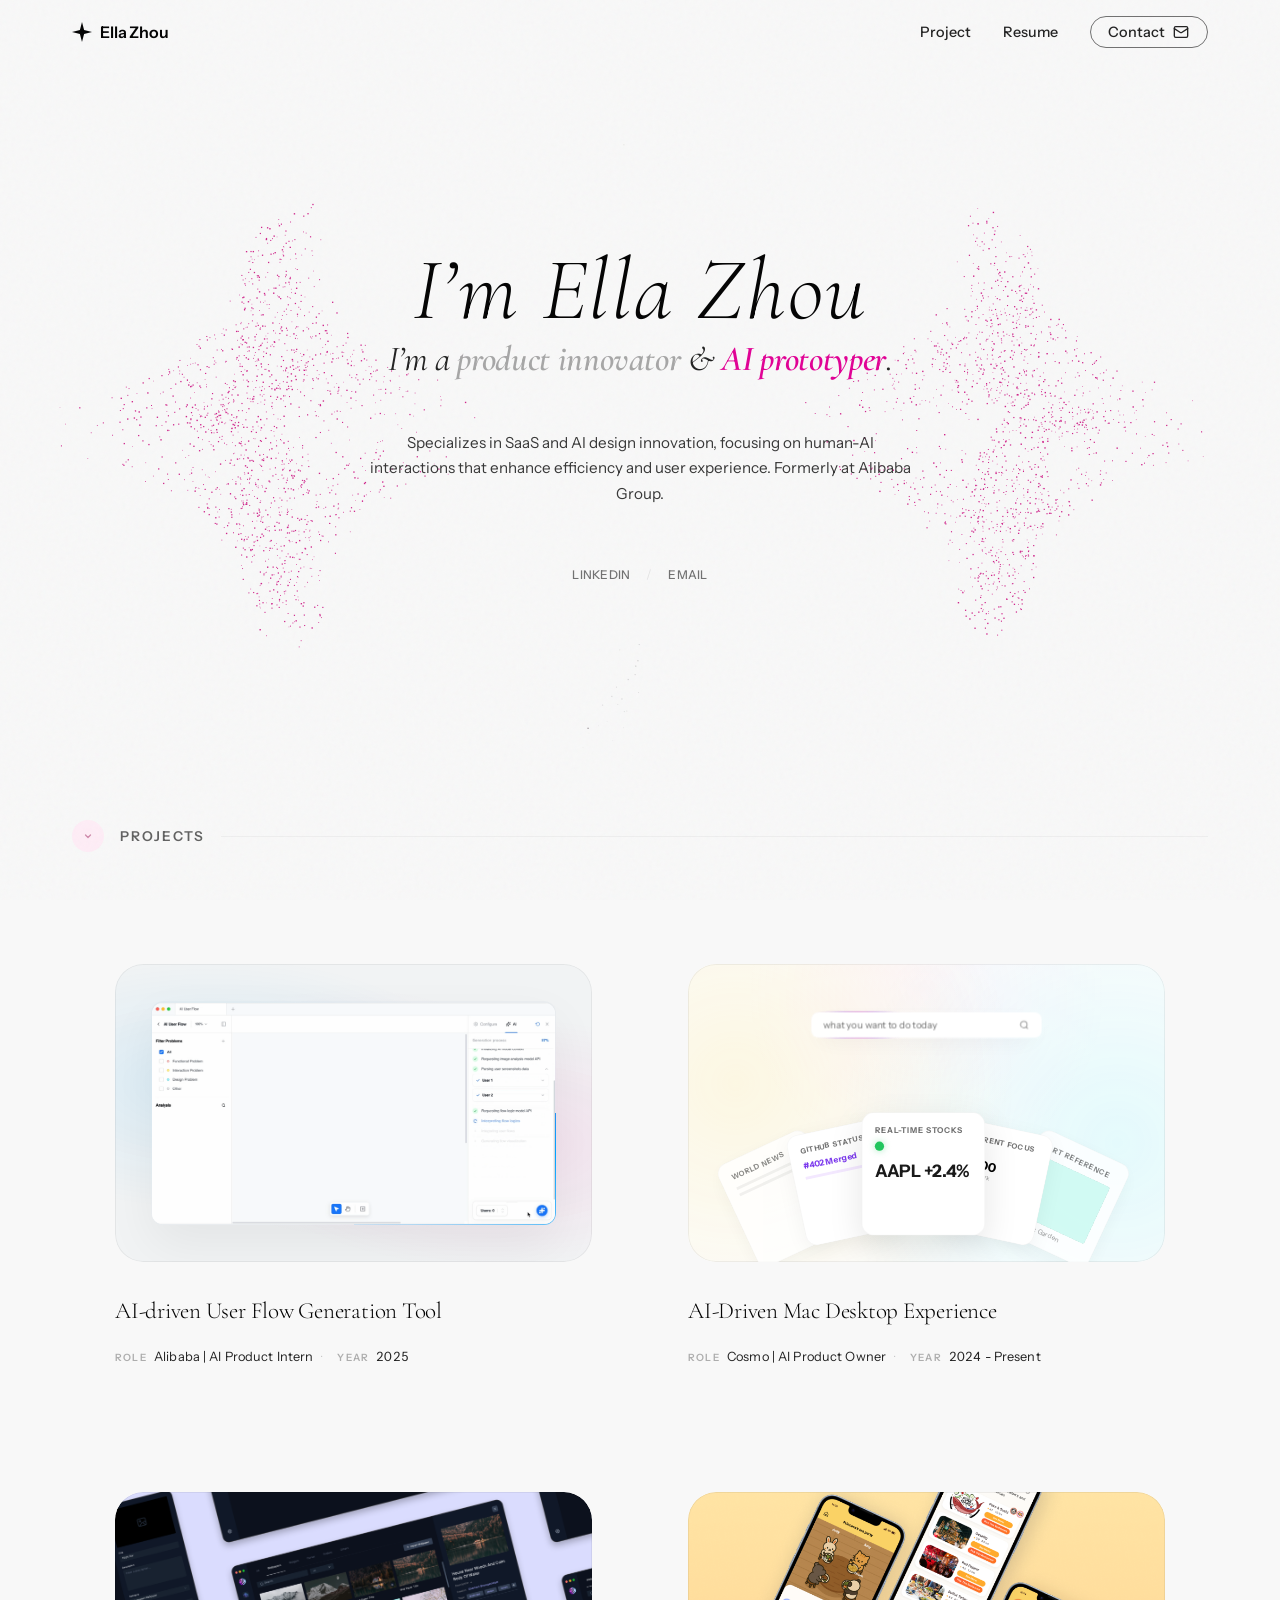
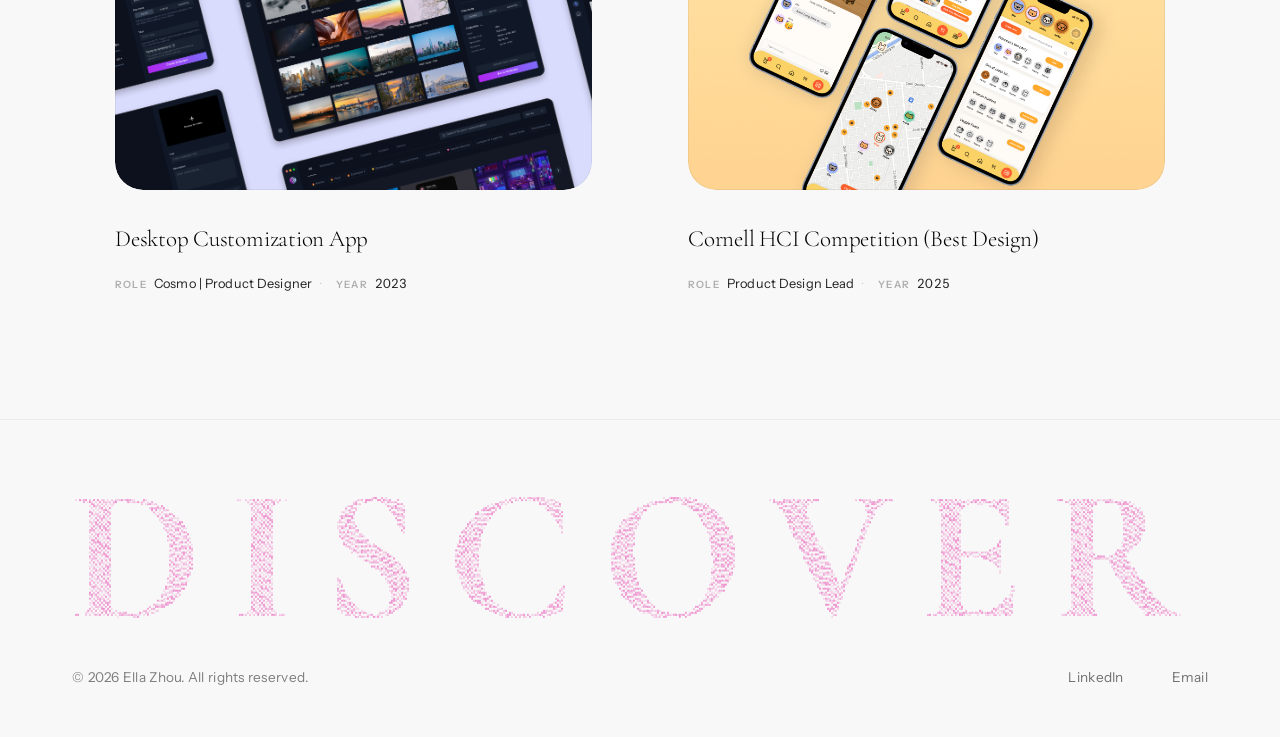
==== index.html @ 45b5a88d "Initial commit: Organized portfolio with high-speed particle animations (removed large video for Git" ====
<!DOCTYPE html>
<html lang="en">
<head>
    <meta charset="UTF-8">
    <meta name="viewport" content="width=device-width, initial-scale=1.0">
    <title>Ella Zhou - Personal Website</title>
    <link rel="preconnect" href="https://fonts.googleapis.com">
    <link rel="preconnect" href="https://fonts.gstatic.com" crossorigin>
    <link href="https://fonts.googleapis.com/css2?family=Cormorant+Garamond:ital,wght@0,300;0,400;0,600;0,700;0,800;1,300;1,400&family=Instrument+Sans:wght@400;500;600;700&display=swap" rel="stylesheet">
    <link rel="stylesheet" href="assets/css/styles.css?v=1.3">
</head>
<body>
    <div class="grain-overlay" aria-hidden="true"></div>

    <!-- Global Site Header -->
    <header class="site-header">
        <div class="site-header-wrapper">
            <div class="logo">
                <svg width="20" height="20" viewBox="0 0 24 24" fill="currentColor">
                    <path d="M12 0L14.5 9.5L24 12L14.5 14.5L12 24L9.5 14.5L0 12L9.5 9.5L12 0Z" />
                </svg>
                <span><a href="index.html" style="text-decoration: none; color: inherit;">Ella Zhou</a></span>
            </div>
            <nav class="nav-links">
                <a href="index.html#projects">Project</a>
                <a href="#">Resume</a>
                <a href="mailto:ellazhou2004@gmail.com" class="contact-btn">
                    Contact
                    <svg width="16" height="16" viewBox="0 0 24 24" fill="none" stroke="currentColor" stroke-width="2" stroke-linecap="round" stroke-linejoin="round">
                        <rect width="20" height="16" x="2" y="4" rx="2"/><path d="m22 7-8.97 5.7a1.94 1.94 0 0 1-2.06 0L2 7"/>
                    </svg>
                </a>
            </nav>
        </div>
    </header>

    <main class="hero-section">
        <canvas id="particle-canvas"></canvas>
        <div class="content-wrapper">
            <div class="title-group">
                <h1 class="fade-in">I’m <span class="ink-text">Ella Zhou</span></h1>
                <h2 class="fade-in delay-1">I’m a <span id="role-innovator" class="role-highlight active">product innovator</span> & <span id="role-prototyper" class="role-highlight">AI prototyper</span>.</h2>
            </div>
            <div class="desc-group fade-in delay-2">
                <p>Specializes in SaaS and AI design innovation, focusing on human-AI interactions that enhance efficiency and user experience. Formerly at Alibaba Group.</p>
            </div>
            <div class="social-links fade-in delay-3">
                <a href="https://www.linkedin.com/in/xinyi-zhou-ella/" target="_blank" rel="noopener noreferrer">LinkedIn</a>
                <span class="separator" aria-hidden="true">/</span>
                <a href="mailto:ellazhou2004@gmail.com">Email</a>
            </div>
        </div>

        <a href="#projects" class="scroll-indicator fade-in delay-3">
            <div class="arrow-circle">
                <svg width="12" height="12" viewBox="0 0 24 24" fill="none" stroke="currentColor" stroke-width="2.5" stroke-linecap="round" stroke-linejoin="round">
                    <path d="m7 10 5 5 5-5"/>
                </svg>
            </div>
            <span class="projects-label">Projects</span>
            <div class="horizontal-line"></div>
        </a>
    </main>
    <section id="projects" class="projects-section">
        <div class="projects-container">
            <!-- Project 1: Alibaba -->
            <a href="./alibaba.html" style="text-decoration: none; color: inherit; display: block;" class="project-link">
                <div class="project-item">
                    <div class="project-info">
                        <h3>AI-driven User Flow Generation Tool</h3>
                        <div class="project-meta">
                            <div class="meta-item">
                                <span class="meta-label">Role</span>
                                <span class="meta-value">Alibaba | AI Product Intern</span>
                            </div>
                            <div class="meta-item">
                                <span class="meta-label">Year</span>
                                <span class="meta-value">2025</span>
                            </div>
                        </div>
                    </div>
                    <div class="project-visual">
                        <div class="project-placeholder ai-flow-placeholder">
                            <div class="hero-video-wrapper card-thumb">
                                <img src="assets/images/alibaba_demo_video.gif" alt="AI User Flow Project Thumbnail" class="hero-video-gif">
                            </div>
                        </div>
                    </div>
                </div>
            </a>

            <!-- Project 2 (Former Project 4): Cosmo AI -->
            <a href="./cosmo-ai.html" style="text-decoration: none; color: inherit; display: block;" class="project-link">
                <div class="project-item">
                    <div class="project-info">
                        <h3>AI-Driven Mac Desktop Experience</h3>
                        <div class="project-meta">
                            <div class="meta-item">
                                <span class="meta-label">Role</span>
                                <span class="meta-value">Cosmo | AI Product Owner</span>
                            </div>
                            <div class="meta-item">
                                <span class="meta-label">Year</span>
                                <span class="meta-value">2024 - Present</span>
                            </div>
                        </div>
                    </div>
                    <div class="project-visual">
                        <div class="project-placeholder cs-vision-placeholder" style="background: oklch(99% 0 0); position: relative; overflow: hidden;">
                            <div class="layered-ambient-atmosphere"></div>
                            
                            <div class="hero-viz-container">
                                <div class="viz-thumbnail-scale" style="display: flex; flex-direction: column; align-items: center; justify-content: center; width: 100%; height: 100%; gap: 1.5rem;">
                                    <div class="hero-command-bar">
                                        <span style="font-size: 0.85rem; color: var(--color-ink); opacity: 0.6;">what you want to do today</span>
                                        <svg width="14" height="14" viewBox="0 0 24 24" fill="none" stroke="currentColor" stroke-width="2.5" opacity="0.4">
                                            <circle cx="11" cy="11" r="8"/><path d="m21 21-4.3-4.3"/>
                                        </svg>
                                    </div>

                                    <div class="hero-widget-fan" style="position: relative; height: 220px; width: 100%; margin-top: 0.5rem;">
                                        <!-- Fan Arc Layering -->
                                        <div class="viz-card github" style="position: absolute; left: 50%; margin-left: -80px;">
                                            <span class="viz-card-header">GitHub Status</span>
                                            <span style="font-size: 0.75rem; color: #7c3aed; font-weight: 700;">#402 Merged</span>
                                            <div style="margin-top: 8px; height: 4px; background: #f3e8ff; width: 100%;"></div>
                                        </div>
                                        
                                        <div class="viz-card focus" style="position: absolute; left: 50%; margin-left: -80px;">
                                            <span class="viz-card-header">Current Focus</span>
                                            <div class="viz-card-accent" style="width: 8px; height: 8px; margin-bottom: 4px;"></div>
                                            <span style="font-size: 1.1rem; font-weight: 700; color: var(--color-ink);">24:00</span>
                                            <span style="font-size: 0.5rem; opacity: 0.5;">Deep Work</span>
                                        </div>

                                        <div class="viz-card news" style="position: absolute; left: 50%; margin-left: -320px;">
                                            <span class="viz-card-header">World News</span>
                                            <div style="height: 4px; background: #eee; width: 80%; margin-bottom: 6px;"></div>
                                            <div style="height: 4px; background: #eee; width: 100%; margin-bottom: 6px;"></div>
                                        </div>

                                        <div class="viz-card stock" style="position: absolute; left: 50%; margin-left: -85px;">
                                            <span class="viz-card-header">Real-time Stocks</span>
                                            <div class="viz-card-accent" style="background: #22c55e; box-shadow: 0 0 10px rgba(34, 197, 94, 0.4);"></div>
                                            <span style="font-size: 1.4rem; font-weight: 700; color: #1a1a1a;">AAPL +2.4%</span>
                                        </div>

                                        <div class="viz-card paint" style="position: absolute; left: 50%; margin-left: 170px;">
                                            <span class="viz-card-header">Art Reference</span>
                                            <div style="flex: 1; background: oklch(95% 0.05 180); border-radius: 4px; border: 1px dashed rgba(0,0,0,0.1);"></div>
                                            <span style="font-size: 0.6rem; margin-top: 4px; opacity: 0.5;">Monet's Garden</span>
                                        </div>
                                    </div>
                                </div>
                            </div>
                        </div>
                    </div>
                </div>
            </a>

            <!-- Project 3 (Former Project 2): Cosmo I -->
            <a href="./cosmo.html" style="text-decoration: none; color: inherit; display: block;" class="project-link">
                <div class="project-item">
                    <div class="project-info">
                        <h3>Desktop Customization App</h3>
                        <div class="project-meta">
                            <div class="meta-item">
                                <span class="meta-label">Role</span>
                                <span class="meta-value">Cosmo | Product Designer</span>
                            </div>
                            <div class="meta-item">
                                <span class="meta-label">Year</span>
                                <span class="meta-value">2023</span>
                            </div>
                        </div>
                    </div>
                    <div class="project-visual">
                        <div class="project-placeholder">
                            <img src="assets/images/project2_thumbnail.png" alt="Desktop Customization App Thumbnail" class="project-thumbnail">
                        </div>
                    </div>
                </div>
            </a>


            <!-- Project 4 (Former Project 3): Food and Friends -->
            <a href="./food-friends.html" class="project-link">
                <div class="project-item">
                    <div class="project-info">
                        <h3>Cornell HCI Competition (Best Design)</h3>
                        <div class="project-meta">
                            <div class="meta-item">
                                <span class="meta-label">Role</span>
                                <span class="meta-value">Product Design Lead</span>
                            </div>
                            <div class="meta-item">
                                <span class="meta-label">Year</span>
                                <span class="meta-value">2025</span>
                            </div>
                        </div>
                    </div>
                    <div class="project-visual">
                        <div class="project-placeholder">
                            <img src="assets/images/food&friends_thumbnail.png" alt="Cornell HCI Competition Thumbnail" class="project-thumbnail">
                        </div>
                    </div>
                </div>
            </a>

        </div>
    </section>

    <!-- Global Footer -->
    <footer class="site-footer">
        <div class="footer-particle-container">
            <canvas id="footer-particle-canvas"></canvas>
        </div>
        <div class="footer-bottom">
            <div class="footer-left">
                <p>&copy; 2026 Ella Zhou. All rights reserved.</p>
            </div>
            <div class="footer-right">
                <a href="https://www.linkedin.com/in/xinyi-zhou-ella/" target="_blank" rel="noopener noreferrer">LinkedIn</a>
                <a href="mailto:ellazhou2004@gmail.com">Email</a>
            </div>
        </div>
    </footer>

    <script src="assets/js/nav.js?v=1.3"></script>
    <script src="assets/js/script.js?v=1.3"></script>
    <script src="assets/js/footer-particles.js?v=1.3"></script>
</body>
</html>
---- assets/css/styles.css ----
* {
    box-sizing: border-box;
}

:root {
    /* Impeccable Colors */
    --color-ink: oklch(10% 0 0);
    --color-text: oklch(10% 0 0);
    --color-paper: oklch(98% 0 0);
    --color-cream: oklch(96% 0.005 350);
    --color-charcoal: oklch(25% 0 0);
    --color-ash: oklch(55% 0 0);
    --color-mist: oklch(92% 0 0);
    --color-accent: oklch(60% 0.25 350); /* Vibrant for text */
    --color-particle-accent: oklch(58% 0.22 350); /* Darkened for more impact */

    /* Impeccable Fonts */
    --font-display: "Cormorant Garamond", Georgia, serif;
    --font-body: "Instrument Sans", system-ui, sans-serif;
    
    /* Semantic Spacing Scale */
    --space-4xs: 0.125rem;
    --space-3xs: 0.25rem;
    --space-2xs: 0.5rem;
    --space-xs: 0.75rem;
    --space-sm: 1rem;
    --space-md: 1.5rem;
    --space-lg: 2rem;
    --space-xl: 3rem;
    --space-2xl: 4.5rem;
    --space-3xl: 6rem;
}

html {
    scroll-behavior: smooth;
}

body, html {
    margin: 0;
    padding: 0;
    width: 100%;
    min-height: 100%;
    background-color: var(--color-paper);
    color: var(--color-text);
    font-family: var(--font-body);
    /* Prevent horizontal scroll */
    overflow-x: hidden;
    -webkit-font-smoothing: antialiased;
}

.grain-overlay {
    position: fixed;
    pointer-events: none;
    z-index: 9999;
    opacity: 0.03;
    background-image: url("data:image/svg+xml,%3Csvg viewBox='0 0 256 256' xmlns='http://www.w3.org/2000/svg'%3E%3Cfilter id='noise'%3E%3CfeTurbulence type='fractalNoise' baseFrequency='0.8' numOctaves='4' stitchTiles='stitch'/%3E%3C/filter%3E%3Crect width='100%25' height='100%25' filter='url(%23noise)'/%3E%3C/svg%3E");
    background-repeat: repeat;
    inset: 0px;
}

.hero-section {
    position: relative;
    display: flex;
    align-items: center;
    justify-content: center;
    min-height: 100vh;
    width: 100%; /* Changed from 100vw to prevent horizontal scroll */
}

#particle-canvas {
    position: absolute;
    top: 0;
    left: 0;
    width: 100%;
    height: 100%;
    z-index: 1;
    pointer-events: auto;
}

.content-wrapper {
    position: relative;
    z-index: 2;
    display: flex;
    flex-direction: column;
    align-items: center;
    text-align: center;
    padding: var(--space-xl) var(--space-lg);
    width: 100%;
    max-width: 800px;
    gap: var(--space-xl);
    transform: translateY(-4vh);
    pointer-events: none;
}

.content-wrapper * {
    pointer-events: auto;
}

.title-group {
    display: flex;
    flex-direction: column;
    align-items: center;
    gap: var(--space-4xs);
}

h1 {
    font-family: var(--font-display);
    font-size: clamp(3rem, 9vw, 5.5rem);
    font-weight: 300;
    font-style: italic;
    margin: 0;
    line-height: 1;
    letter-spacing: 0.02em;
    color: var(--color-ink);
}

.ink-text {
    color: var(--color-ink);
}

h2 {
    font-family: var(--font-display);
    font-size: clamp(1.3rem, 3.5vw, 2.2rem);
    font-weight: 400;
    font-style: italic;
    color: var(--color-charcoal);
    margin: 0;
    line-height: 1.3;
    letter-spacing: -0.01em;
}

.role-highlight {
    font-weight: 600;
    color: var(--color-ash);
    transition: color 0.6s cubic-bezier(0.16, 1, 0.3, 1), opacity 0.6s cubic-bezier(0.16, 1, 0.3, 1);
    opacity: 0.6;
}

.role-highlight.active {
    color: var(--color-accent);
    opacity: 1;
}

.desc-group {
    display: flex;
    flex-direction: column;
    align-items: center;
}

p {
    font-family: var(--font-body);
    font-size: 0.95rem;
    color: var(--color-charcoal);
    line-height: 1.7;
    max-width: 55ch;
    margin: 0;
    opacity: 0.9;
    font-weight: 400;
    text-align: center;
}

.social-links {
    display: flex;
    align-items: center;
    gap: var(--space-sm);
    margin-top: var(--space-xs);
}

.social-links a {
    text-decoration: none;
    color: var(--color-ash);
    font-family: var(--font-body);
    font-size: 0.75rem;
    font-weight: 500;
    transition: color 0.3s ease;
    letter-spacing: 0.02em;
    text-transform: uppercase;
}

.social-links a:hover {
    color: var(--color-accent);
}

.social-links .separator {
    color: var(--color-mist);
    font-size: 0.8rem;
    font-weight: 300;
}

/* Animations */
.fade-in {
    opacity: 0;
    transform: translateY(24px);
    animation: fadeInUp 0.9s cubic-bezier(0.16, 1, 0.3, 1) forwards;
}

.delay-1 { animation-delay: 0.15s; }
.delay-2 { animation-delay: 0.3s; }
.delay-3 { animation-delay: 0.45s; }

@keyframes fadeInUp {
    to {
        opacity: 1;
        transform: translateY(0);
    }
}

/* Header Styles */
.site-header {
    position: fixed;
    top: 0;
    left: 0;
    width: 100%;
    display: flex;
    justify-content: center; /* Center the overall header content wrapper */
    padding: var(--space-sm) var(--space-2xl);
    box-sizing: border-box;
    z-index: 1000;
    background-color: var(--color-paper);
    pointer-events: auto;
    line-height: 1; /* prevent inheritance from .case-study body line-height: 1.6 */
    /* Slower and smoother animation curve for header hiding/showing */
    transition: transform 0.8s cubic-bezier(0.25, 1, 0.5, 1);
}

/* Inner wrapper to match page layout width */
.site-header-wrapper {
    width: 100%;
    max-width: 1300px; /* Synchronized with case-study.css layout */
    display: flex;
    justify-content: space-between;
    align-items: center;
}

.site-header.hidden {
    transform: translateY(-100%) !important;
}

.site-header * {
    pointer-events: auto;
}

.logo {
    display: flex;
    align-items: center;
    gap: var(--space-2xs);
    font-family: var(--font-body);
    font-weight: 600;
    font-size: 1rem;
    color: var(--color-ink);
    letter-spacing: -0.01em;
}

.logo svg {
    animation: rotateLogo 8s linear infinite;
    transform-origin: center;
}

@keyframes rotateLogo {
    from { transform: rotate(0deg); }
    to { transform: rotate(360deg); }
}

.nav-links {
    display: flex;
    align-items: center;
    gap: var(--space-lg);
}

.nav-links a {
    text-decoration: none;
    color: var(--color-charcoal);
    font-family: var(--font-body);
    font-size: 0.9rem;
    font-weight: 500;
    transition: color 0.3s ease;
}

.nav-links a:hover {
    color: var(--color-ink);
}

.contact-btn {
    display: flex;
    align-items: center;
    gap: var(--space-2xs);
    padding: 0.4rem 1.1rem;
    border: 1px solid var(--color-ash);
    border-radius: 99px;
    background: transparent;
    transition: 
        background 0.4s cubic-bezier(0.16, 1, 0.3, 1),
        border-color 0.4s cubic-bezier(0.16, 1, 0.3, 1),
        color 0.4s cubic-bezier(0.16, 1, 0.3, 1);
}

.contact-btn:hover {
    background: var(--color-ink);
    color: var(--color-paper) !important;
    border-color: var(--color-ink);
}

.contact-btn svg {
    margin-top: 1px;
}

@media (max-width: 900px) {
    .site-header {
        padding: var(--space-md) var(--space-lg);
    }
    .nav-links {
        gap: var(--space-md);
    }
    .nav-links a:not(.contact-btn) {
        display: none;
    }
    .scroll-indicator {
        left: var(--space-lg);
        bottom: var(--space-lg);
    }
    .projects-label {
        font-size: 0.75rem;
    }
}

/* Projects Section */
.projects-section {
    padding: var(--space-xl) var(--space-3xl);
    padding-top: 4rem;
    padding-bottom: 8rem;
    position: relative;
    z-index: 5;
    background-color: var(--color-paper);
    --section-max-width: 1050px;
}





/* Section Label removed from HTML */



.projects-container {
    max-width: var(--section-max-width);
    margin: 0 auto;
    display: grid;
    grid-template-columns: repeat(2, 1fr);
    column-gap: 6rem; /* Substantial middle gap as requested */
    row-gap: 8rem;   /* Balanced vertical separation */
}







.project-link {
    text-decoration: none;
    color: inherit;
    display: block; /* Ensure it wraps the block fully */
    width: 100%;
}

.project-item {
    display: flex;
    flex-direction: column;
    align-items: flex-start;
    gap: var(--space-md); /* Tightened gap */
    opacity: 0;
    transform: translateY(40px);
    transition: all 1s cubic-bezier(0.16, 1, 0.3, 1);
    cursor: pointer;
    position: relative;
    padding-top: 0; /* Removed item padding-top */
}






.project-item.visible {
    opacity: 1;
    transform: translateY(0);
}



.project-info {
    display: flex;
    flex-direction: column;
    gap: 0;
    width: 100%;
    position: relative;
}





.project-info h3 {
    font-family: var(--font-display);
    font-size: clamp(1.25rem, 1.8vw, 1.5rem);
    font-weight: 300;
    margin: 0;
    line-height: 1.15;
    color: var(--color-ink);
    transition: color 0.4s ease;
    letter-spacing: -0.01em;
}



.project-item:hover .project-info h3 {
    color: var(--color-accent);
}


.project-meta {
    display: flex;
    align-items: center;
    gap: 0;
    margin-top: var(--space-md);
}

.meta-item {
    display: flex;
    flex-direction: row;
    align-items: baseline;
    gap: 0.45em;
}

/* Mid-dot separator between meta items on index page, injected via CSS */
.project-meta .meta-item + .meta-item::before {
    content: '·';
    font-size: 0.7rem;
    color: var(--color-ash);
    opacity: 0.35;
    margin: 0 0.7em;
    line-height: 1;
}

.meta-label {
    font-family: var(--font-body);
    font-size: 0.625rem;
    font-weight: 600;
    text-transform: uppercase;
    letter-spacing: 0.12em;
    color: var(--color-ash);
    opacity: 0.55;
    white-space: nowrap;
}

.meta-value {
    font-family: var(--font-body);
    font-size: 0.8rem;
    font-weight: 400;
    color: var(--color-charcoal);
    letter-spacing: 0.01em;
    font-variant-numeric: tabular-nums;
}

.project-desc {
    font-size: 0.95rem;
    line-height: 1.6;
    color: var(--color-charcoal);
    text-align: left;
    opacity: 0.75;
    margin: 0;
    max-width: 100%;
}

.view-project {
    display: flex;
    align-items: center;
    gap: var(--space-xs);
    font-family: var(--font-body);
    font-size: 0.8rem;
    font-weight: 600;
    color: var(--color-ink);
    margin-top: var(--space-xs);
    text-decoration: none;
    opacity: 0.6;
    transition: all 0.4s ease;
}

.project-item:hover .view-project {
    opacity: 1;
    color: var(--color-accent);
}



.project-visual {
    width: 100%;
    order: -1;
    margin-bottom: var(--space-xs); /* Extra air before info */
}

.project-placeholder {
    width: 100%;
    max-width: 100%;
    aspect-ratio: 16/10;
    background: oklch(98.5% 0 0); /* Even lighter, airier grey */
    border-radius: 28px;
    position: relative;
    box-shadow: none;
    overflow: hidden;
    display: flex;
    align-items: center;
    justify-content: center;
    transition: transform 0.8s cubic-bezier(0.16, 1, 0.3, 1), box-shadow 0.8s ease;
}


.project-item:hover .project-placeholder {
    transform: translateY(-8px) scale(1.02);
    box-shadow: none;
}



.ai-flow-placeholder {
    background-color: rgba(159, 177, 197, 0.07); /* #9FB1C5 with 7% opacity */
    background-image: 
        radial-gradient(at 20% 40%, rgba(0, 162, 255, 0.1) 0px, transparent 50%),
        radial-gradient(at 80% 60%, rgba(255, 45, 165, 0.1) 0px, transparent 50%),
        radial-gradient(at 50% 50%, rgba(217, 70, 239, 0.08) 0px, transparent 60%);
}

/* Ensure the border is ALWAYS visible above the image content */
.project-placeholder::after {
    content: '';
    position: absolute;
    inset: 0;
    border-radius: inherit;
    box-shadow: inset 0 0 0 1px oklch(0% 0 0 / 0.06);
    pointer-events: none;
    z-index: 2;
}

/* Remove the white inner box as requested */
.project-placeholder::before {
    display: none;
}

.project-thumbnail {
    width: 100%;
    height: 100%;
    object-fit: cover;
    display: block;
    border-radius: inherit; /* Perfectly matches the parent's rounded corners */
}

/* Hover rule consolidated above */

@media (max-width: 900px) {
    .projects-section {
        padding: var(--space-2xl) var(--space-lg);
    }
    .projects-container {
        grid-template-columns: 1fr;
        gap: var(--space-3xl);
    }
    .project-info h3 {
        font-size: 1.25rem;
    }
}



/* Scroll Indicator */
.scroll-indicator {
    position: absolute;
    bottom: var(--space-xl);
    left: var(--space-2xl);
    right: var(--space-2xl);
    display: flex;
    align-items: center;
    gap: var(--space-sm);
    z-index: 10;
    text-decoration: none;
}

.arrow-circle {
    width: 32px;
    height: 32px;
    border-radius: 50%;
    background-color: oklch(96% 0.03 350);
    display: flex;
    align-items: center;
    justify-content: center;
    color: oklch(65% 0.12 350);
    opacity: 0.8;
}

.projects-label {
    font-family: var(--font-body);
    font-size: 0.85rem;
    font-weight: 600;
    text-transform: uppercase;
    color: var(--color-charcoal);
    letter-spacing: 0.15em;
    opacity: 0.7;
    margin-bottom: 0px; 
}

.horizontal-line {
    flex: 1;
    height: 1px;
    background-color: var(--color-mist);
    opacity: 0.5;
}

/* --- Shared Border Beam & Video Wrapper styles --- */
.hero-video-wrapper {
    position: relative;
    border-radius: 12px;
    padding: 2px;
    overflow: hidden;
    display: flex;
    justify-content: center;
    align-items: center;
    background: rgba(159, 177, 197, 0.1); 
    box-shadow: 0 20px 50px rgba(0,0,0,0.06);
}

.hero-video-wrapper.full {
    width: 70%;
    margin-top: 5rem;
    border-radius: 14px;
}

.hero-video-wrapper.full-bleed {
    width: 100%;
    height: 100%;
    margin-top: 0;
    border-radius: 32px;
    padding: 0;
}

.hero-video-wrapper.card-thumb {
    width: 85%;
    max-width: 600px;
    padding: 1.5px; /* Thinner stroke for smaller card */
}

.hero-video-wrapper.card-thumb::after {
    inset: 1.5px; /* Aligns with thinner padding */
}

.hero-video-wrapper::before {
    content: '';
    position: absolute;
    width: 300%; 
    height: 300%;
    top: 50%;
    left: 50%;
    background: conic-gradient(
        from 0deg,
        transparent 0%,
        transparent 80%,
        #00a2ff 85% , 
        #ff2da5 92%, 
        #00a2ff 100%
    );
    animation: border-beam-rotate 4s linear infinite;
    z-index: 0;
}

.hero-video-wrapper::after {
    content: '';
    position: absolute;
    inset: 2px;
    background: white;
    border-radius: 11px;
    z-index: 1;
}

/* Project 2 (Full Bleed) & Project 3 (Clean) Specific: Disable tracking effect and mask */
.hero-video-wrapper.full-bleed::before,
.hero-video-wrapper.full-bleed::after,
.hero-video-wrapper.hero-clean::before,
.hero-video-wrapper.hero-clean::after {
    display: none;
}

.hero-video-wrapper.hero-clean {
    width: 100%;
    height: 100%;
    margin-top: 0;
    border-radius: inherit;
    padding: 0;
    background: transparent;
    box-shadow: none;
}

.hero-video-wrapper.hero-clean .hero-video-gif {
    width: 100%;
    height: 100%;
    object-fit: cover;
    object-position: top;
    border-radius: inherit;
}

.hero-video-gif {
    position: relative;
    z-index: 2;
    width: 100%;
    height: auto;
    object-fit: contain; /* Default for Project 1 & General */
    border-radius: 10px;
    display: block;
}

/* Project 1 (Interactive) & 2 (Full Bleed) Specific Styling: Full bleed with cutoff */
.hero-video-wrapper.full .hero-video-gif,
.hero-video-wrapper.full-bleed .hero-video-gif {
    width: 100%;
    height: auto;
    object-fit: contain; /* Don't zoom in, maintain width */
    object-position: top; /* Align mockups to the top, cutting off only the bottom part */
    border-radius: inherit;
}

@keyframes border-beam-rotate {
    from { transform: translate(-50%, -50%) rotate(0deg); }
    to { transform: translate(-50%, -50%) rotate(360deg); }
}

/* --- Global Footer --- */
.site-footer {
    width: 100%;
    margin-top: var(--space-4xl);
    border-top: 1px solid rgba(0,0,0,0.05);
    padding-top: var(--space-2xl); /* Generous padding after the divider */
    background: transparent;
    display: flex;
    flex-direction: column;
}

.site-footer.is-minimal {
    margin-top: 6rem;
    padding-top: 0;
}

.site-footer.is-minimal .footer-bottom {
    padding-top: var(--space-xl);
    padding-bottom: var(--space-xl);
}

.footer-message {
    width: 100%;
    max-width: calc(1300px + 2 * var(--space-2xl));
    margin: 0 auto;
    padding: 0 var(--space-2xl);
    box-sizing: border-box;
    display: flex;
    justify-content: center; /* Solid flex-centering */
    text-align: center;
    margin-bottom: var(--space-md); /* Moderate gap for comfortable visual rhythm */
}

.footer-message p {
    margin: 0;
    font-family: var(--font-display);
    font-style: italic;
    font-size: 1.5rem;
    color: var(--color-ash);
    font-weight: 400;
}

.footer-particle-container {
    width: 100%;
    max-width: calc(1300px + 2 * var(--space-2xl)); /* Syncs inner width with header */
    margin: 0 auto; /* Removed the negative margin pull */
    padding: 0 var(--space-2xl); /* Match header's side padding */
    box-sizing: border-box;
    height: 14vw; 
    min-height: 50px;
    position: relative;
    display: flex;
    justify-content: center;
    align-items: center;
}

#footer-particle-canvas {
    position: absolute;
    top: 0;
    left: 0;
    width: 100%;
    height: 100%;
    pointer-events: none;
}

.footer-bottom {
    width: 100%;
    max-width: calc(1300px + 2 * var(--space-2xl));
    margin: 0 auto;
    padding: 24px var(--space-2xl) var(--space-xl); /* Increased vertical gap */
    display: flex;
    justify-content: space-between; /* Copyright left, links right */
    align-items: center;
    flex-wrap: wrap;       /* Safe stacking for smaller tablet screens */
    box-sizing: border-box;
}

@media (max-width: 900px) {
    .footer-bottom {
        padding: 24px var(--space-lg) var(--space-xl); /* Increased vertical gap */
    }
    .footer-message, .footer-particle-container {
        padding: 0 var(--space-lg); /* Sync with header padding shift */
    }
}

.footer-left p {
    margin: 0;
    font-size: 0.85rem;
    color: var(--color-ash);
    font-weight: 400;
    letter-spacing: 0.02em;
}

.footer-right {
    display: flex;
    gap: var(--space-xl); /* Increased breathing room between social links */
}

.footer-right a {
    text-decoration: none;
    font-size: 0.85rem;
    color: var(--color-ash);
    font-weight: 400;   /* Exactly matching the copyright text style */
    letter-spacing: 0.02em;
    transition: color 0.3s ease;
}

.footer-right a:hover {
    color: var(--color-ink);
}

@media (max-width: 768px) {
    .footer-bottom {
        flex-direction: column; /* Stack vertically if too narrow */
        gap: var(--space-md);
        align-items: center;
        text-align: center;
        padding: 24px var(--space-lg) var(--space-xl); /* Matching 24px gap */
    }
    .footer-message, .footer-particle-container {
        padding: 0 var(--space-lg);
    }
}

/* --- Hero & Thumbnail Visualization Animation --- */
@keyframes bar-track {
    0%   { left: 0%;   top: 0%;    transform: translate(-50%, -50%); }
    43%  { left: 100%; top: 0%;    transform: translate(-50%, -50%); }
    50%  { left: 100%; top: 100%;  transform: translate(-50%, -50%); }
    93%  { left: 0%;   top: 100%;  transform: translate(-50%, -50%); }
    100% { left: 0%;   top: 0%;    transform: translate(-50%, -50%); }
}

.hero-viz-container {
    position: absolute;
    inset: 0;
    padding: 0;
    display: flex;
    flex-direction: column;
    justify-content: center;
    align-items: center;
    gap: 1.5rem;
    overflow: hidden;
    z-index: 5;
}

.hero-command-bar {
    position: relative;
    width: 70%;
    padding: 0.75rem 1.25rem;
    border-radius: 12px;
    display: flex;
    align-items: center;
    justify-content: space-between;
    box-shadow: 0 10px 40px -10px rgba(0,0,0,0.08);
    transform: translateY(0px);
    opacity: 0.95;
    z-index: 5;
    background: transparent;
    overflow: hidden;
}

.hero-command-bar::before {
    content: "";
    position: absolute;
    width: 100px;
    height: 40px;
    background: radial-gradient(circle, oklch(65% 0.25 350) 0%, oklch(60% 0.2 300) 50%, transparent 100%);
    filter: blur(8px);
    opacity: 0.6;
    animation: bar-track 4s linear infinite;
    z-index: -2;
    pointer-events: none;
}

.hero-command-bar::after {
    content: "";
    position: absolute;
    inset: 2px;
    background: rgba(255, 255, 255, 1);
    backdrop-filter: blur(20px);
    border-radius: 10px;
    z-index: -1;
}

.hero-widget-fan {
    display: flex;
    justify-content: center;
    align-items: flex-end;
    gap: 1.5rem;
    width: 100%;
    transform: translateY(10px);
}

.viz-card {
    background: white;
    border-radius: 16px;
    padding: 1rem;
    box-shadow: 0 8px 30px rgba(0,0,0,0.05);
    border: 1px solid rgba(0,0,0,0.03);
    width: 140px;
    height: 160px;
    display: flex;
    flex-direction: column;
    transition: transform 0.4s ease;
}

.viz-card.news { transform: rotate(-25deg) translateY(60px) translateX(20px); z-index: 1; opacity: 0.8; width: 140px; }
.viz-card.github { transform: rotate(-12deg) translateY(0px) translateX(-110px); z-index: 10; opacity: 1; }
.viz-card.stock { transform: scale(1.1) translateY(10px); z-index: 20; width: 160px; box-shadow: 0 15px 45px rgba(0,0,0,0.1); }
.viz-card.focus { transform: rotate(12deg) translateY(0px) translateX(110px); z-index: 10; opacity: 1; }
.viz-card.paint { transform: rotate(25deg) translateY(60px) translateX(-20px); z-index: 1; opacity: 0.8; width: 140px; }

.viz-card-header {
    font-size: 0.65rem;
    text-transform: uppercase;
    letter-spacing: 0.08em;
    font-weight: 700;
    color: var(--color-ash);
    margin-bottom: 0.5rem;
}

.viz-card-accent {
    width: 12px;
    height: 12px;
    border-radius: 50%;
    background: var(--color-accent);
    margin-bottom: 0.75rem;
}

/* Scaling for thumbnails */
.viz-thumbnail-scale {
    transform: scale(0.7);
    transform-origin: center center;
}

.layered-ambient-atmosphere {
    position: absolute;
    inset: 0;
    background: 
        radial-gradient(circle at 10% 40%, oklch(92% 0.15 90 / 0.2) 0%, transparent 60%),
        radial-gradient(circle at 90% 60%, oklch(88% 0.15 220 / 0.15) 0%, transparent 60%),
        radial-gradient(circle at 50% 10%, oklch(88% 0.15 340 / 0.1) 0%, transparent 50%);
    opacity: 0.8;
    z-index: 1;
}
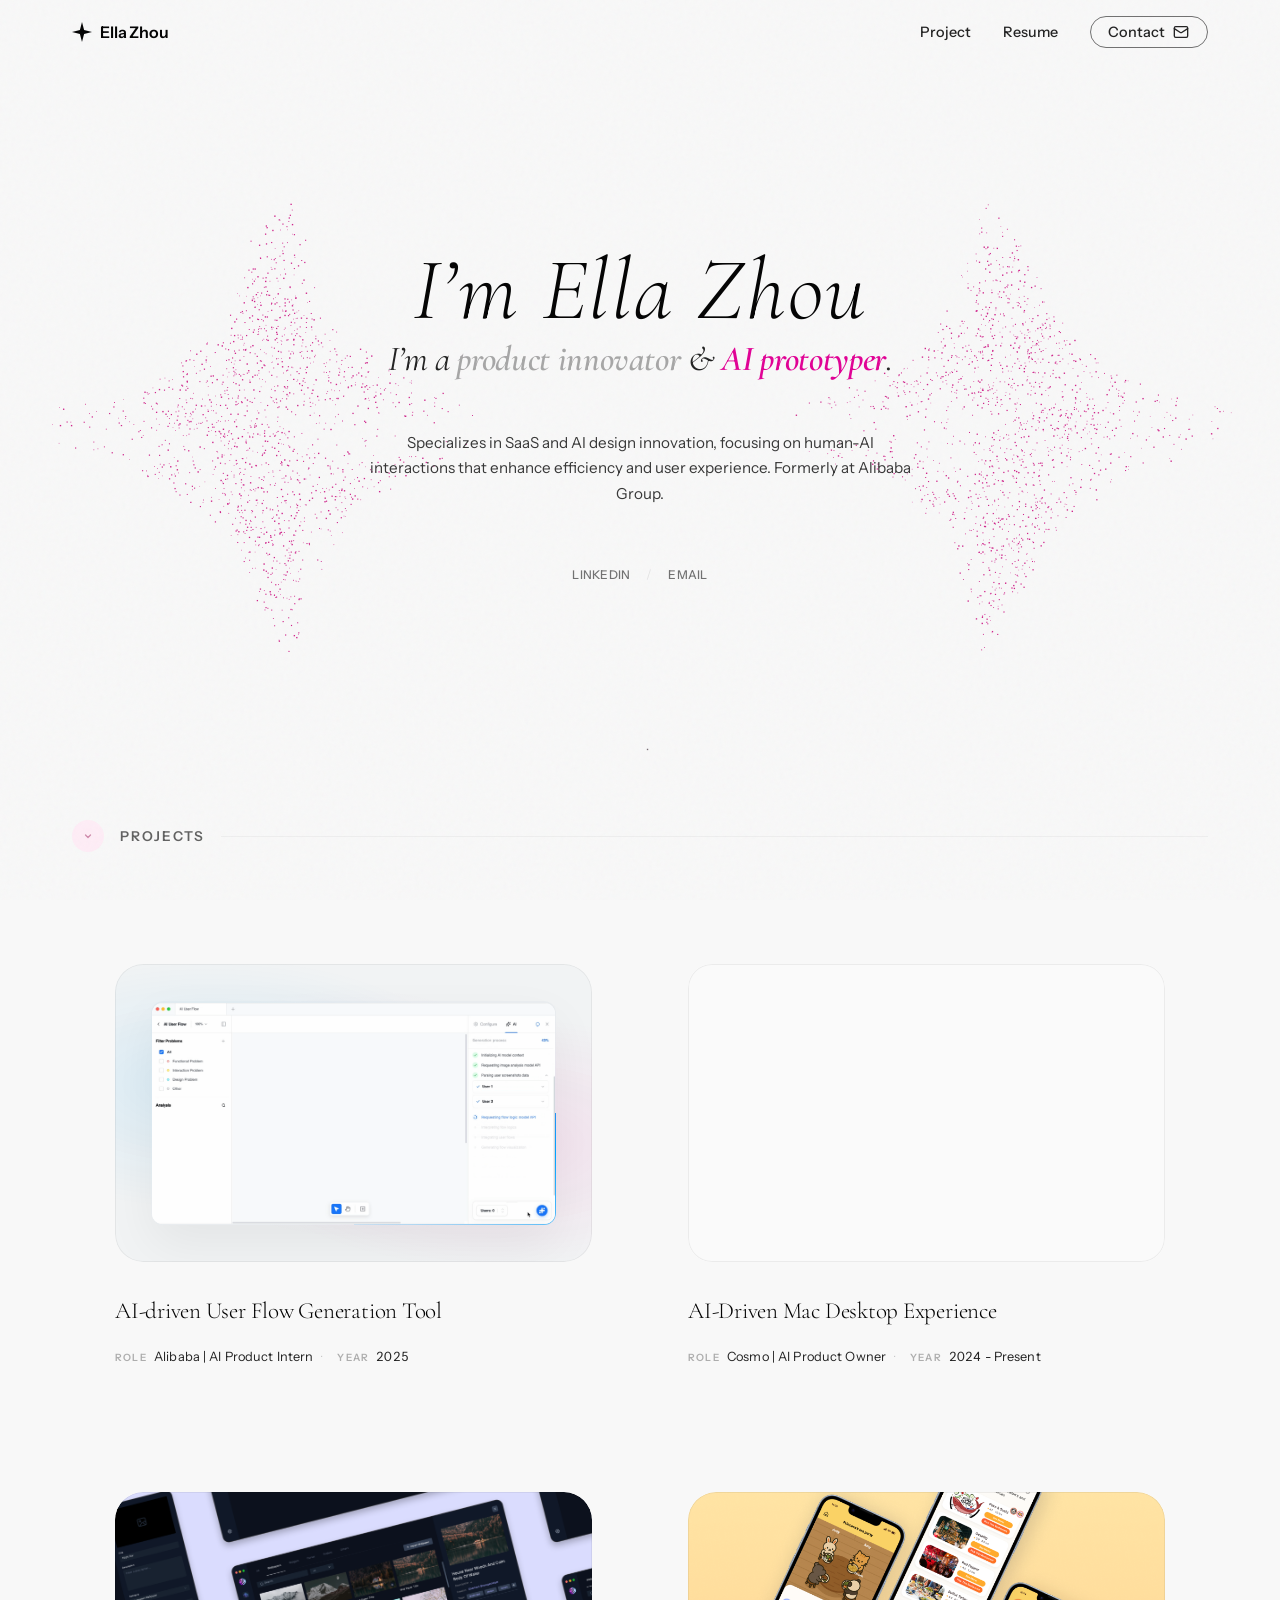
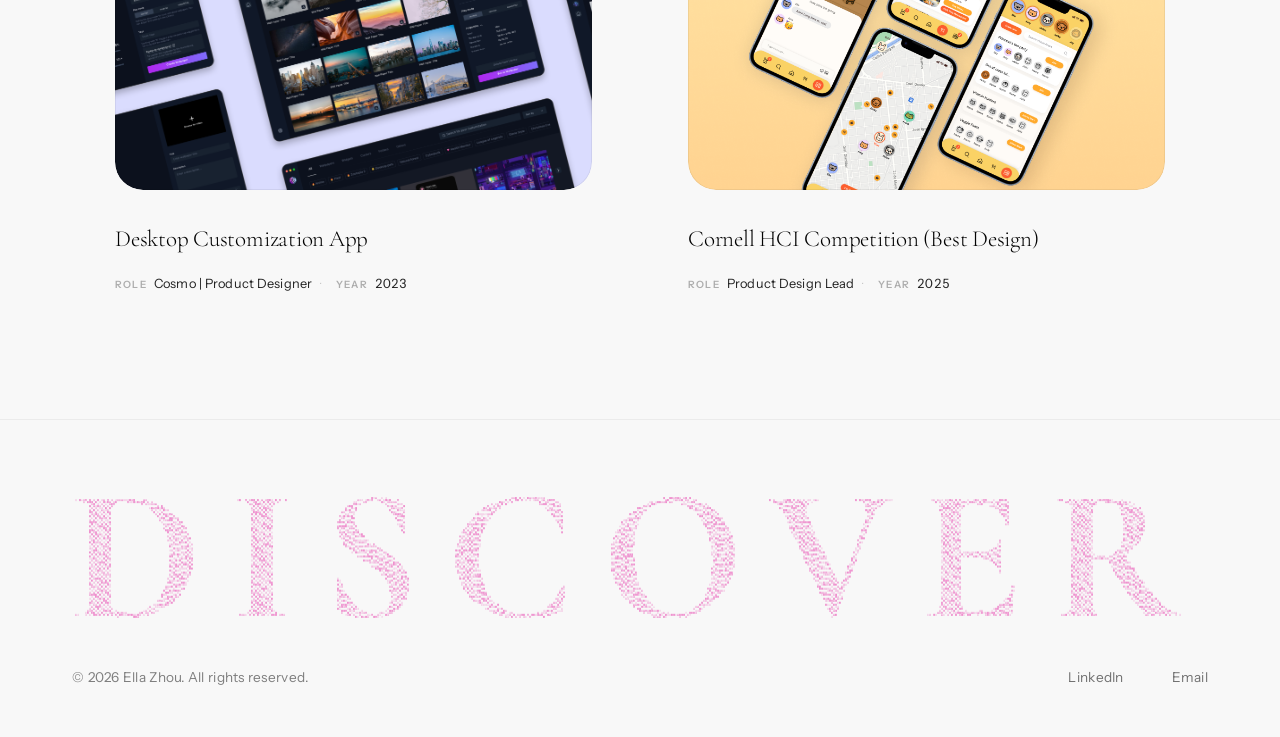
==== commit 1fc72944: "feat: update AI-Driven Mac Desktop Experience with new video hero and thumbnail" ====
--- a/index.html
+++ b/index.html
@@ -106,53 +106,10 @@
                         </div>
                     </div>
                     <div class="project-visual">
-                        <div class="project-placeholder cs-vision-placeholder" style="background: oklch(99% 0 0); position: relative; overflow: hidden;">
-                            <div class="layered-ambient-atmosphere"></div>
-                            
-                            <div class="hero-viz-container">
-                                <div class="viz-thumbnail-scale" style="display: flex; flex-direction: column; align-items: center; justify-content: center; width: 100%; height: 100%; gap: 1.5rem;">
-                                    <div class="hero-command-bar">
-                                        <span style="font-size: 0.85rem; color: var(--color-ink); opacity: 0.6;">what you want to do today</span>
-                                        <svg width="14" height="14" viewBox="0 0 24 24" fill="none" stroke="currentColor" stroke-width="2.5" opacity="0.4">
-                                            <circle cx="11" cy="11" r="8"/><path d="m21 21-4.3-4.3"/>
-                                        </svg>
-                                    </div>
-
-                                    <div class="hero-widget-fan" style="position: relative; height: 220px; width: 100%; margin-top: 0.5rem;">
-                                        <!-- Fan Arc Layering -->
-                                        <div class="viz-card github" style="position: absolute; left: 50%; margin-left: -80px;">
-                                            <span class="viz-card-header">GitHub Status</span>
-                                            <span style="font-size: 0.75rem; color: #7c3aed; font-weight: 700;">#402 Merged</span>
-                                            <div style="margin-top: 8px; height: 4px; background: #f3e8ff; width: 100%;"></div>
-                                        </div>
-                                        
-                                        <div class="viz-card focus" style="position: absolute; left: 50%; margin-left: -80px;">
-                                            <span class="viz-card-header">Current Focus</span>
-                                            <div class="viz-card-accent" style="width: 8px; height: 8px; margin-bottom: 4px;"></div>
-                                            <span style="font-size: 1.1rem; font-weight: 700; color: var(--color-ink);">24:00</span>
-                                            <span style="font-size: 0.5rem; opacity: 0.5;">Deep Work</span>
-                                        </div>
-
-                                        <div class="viz-card news" style="position: absolute; left: 50%; margin-left: -320px;">
-                                            <span class="viz-card-header">World News</span>
-                                            <div style="height: 4px; background: #eee; width: 80%; margin-bottom: 6px;"></div>
-                                            <div style="height: 4px; background: #eee; width: 100%; margin-bottom: 6px;"></div>
-                                        </div>
-
-                                        <div class="viz-card stock" style="position: absolute; left: 50%; margin-left: -85px;">
-                                            <span class="viz-card-header">Real-time Stocks</span>
-                                            <div class="viz-card-accent" style="background: #22c55e; box-shadow: 0 0 10px rgba(34, 197, 94, 0.4);"></div>
-                                            <span style="font-size: 1.4rem; font-weight: 700; color: #1a1a1a;">AAPL +2.4%</span>
-                                        </div>
-
-                                        <div class="viz-card paint" style="position: absolute; left: 50%; margin-left: 170px;">
-                                            <span class="viz-card-header">Art Reference</span>
-                                            <div style="flex: 1; background: oklch(95% 0.05 180); border-radius: 4px; border: 1px dashed rgba(0,0,0,0.1);"></div>
-                                            <span style="font-size: 0.6rem; margin-top: 4px; opacity: 0.5;">Monet's Garden</span>
-                                        </div>
-                                    </div>
-                                </div>
-                            </div>
+                        <div class="project-placeholder" style="border-radius: 24px; overflow: hidden; position: relative; aspect-ratio: 16/10; padding: 0; display: block;">
+                            <video autoplay muted loop playsinline src="assets/videos/AI_desktop.mp4" style="width: 100%; height: 100%; object-fit: cover; display: block;">
+                                Your browser does not support the video tag.
+                            </video>
                         </div>
                     </div>
                 </div>
